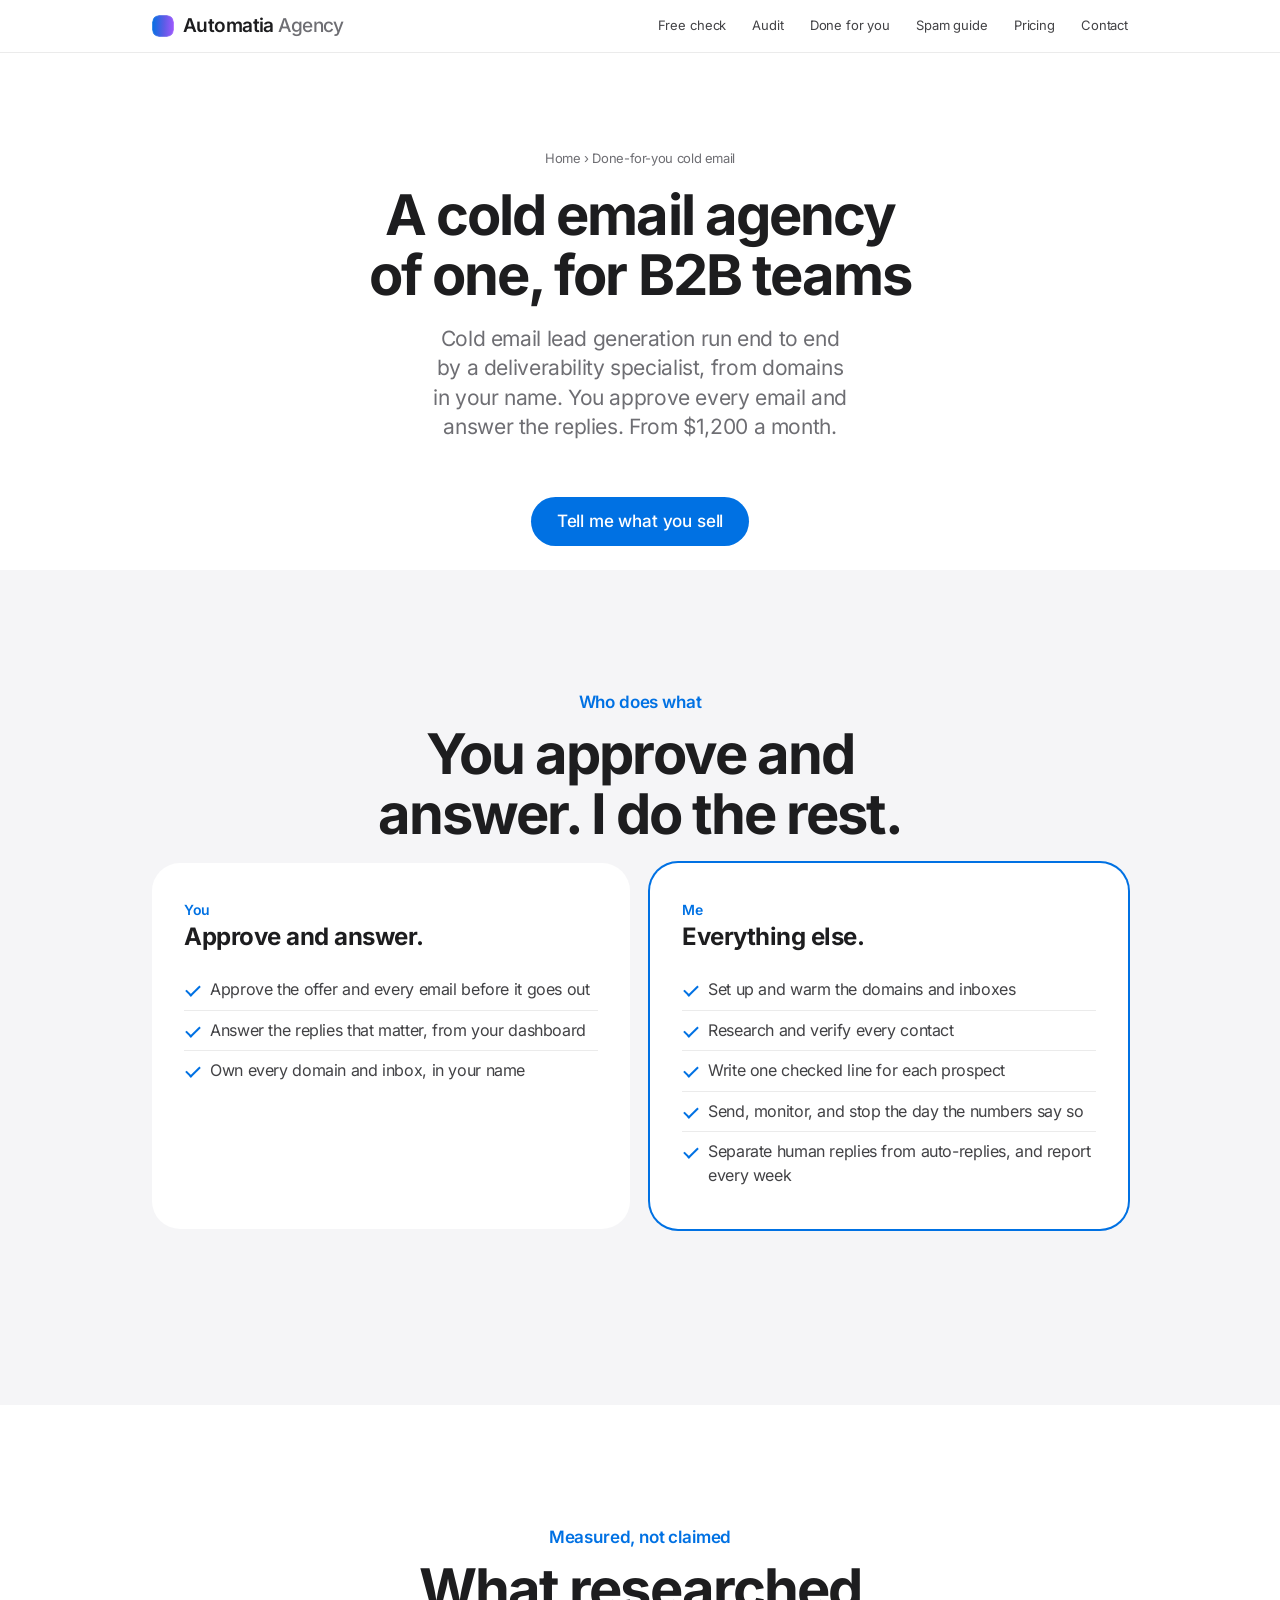
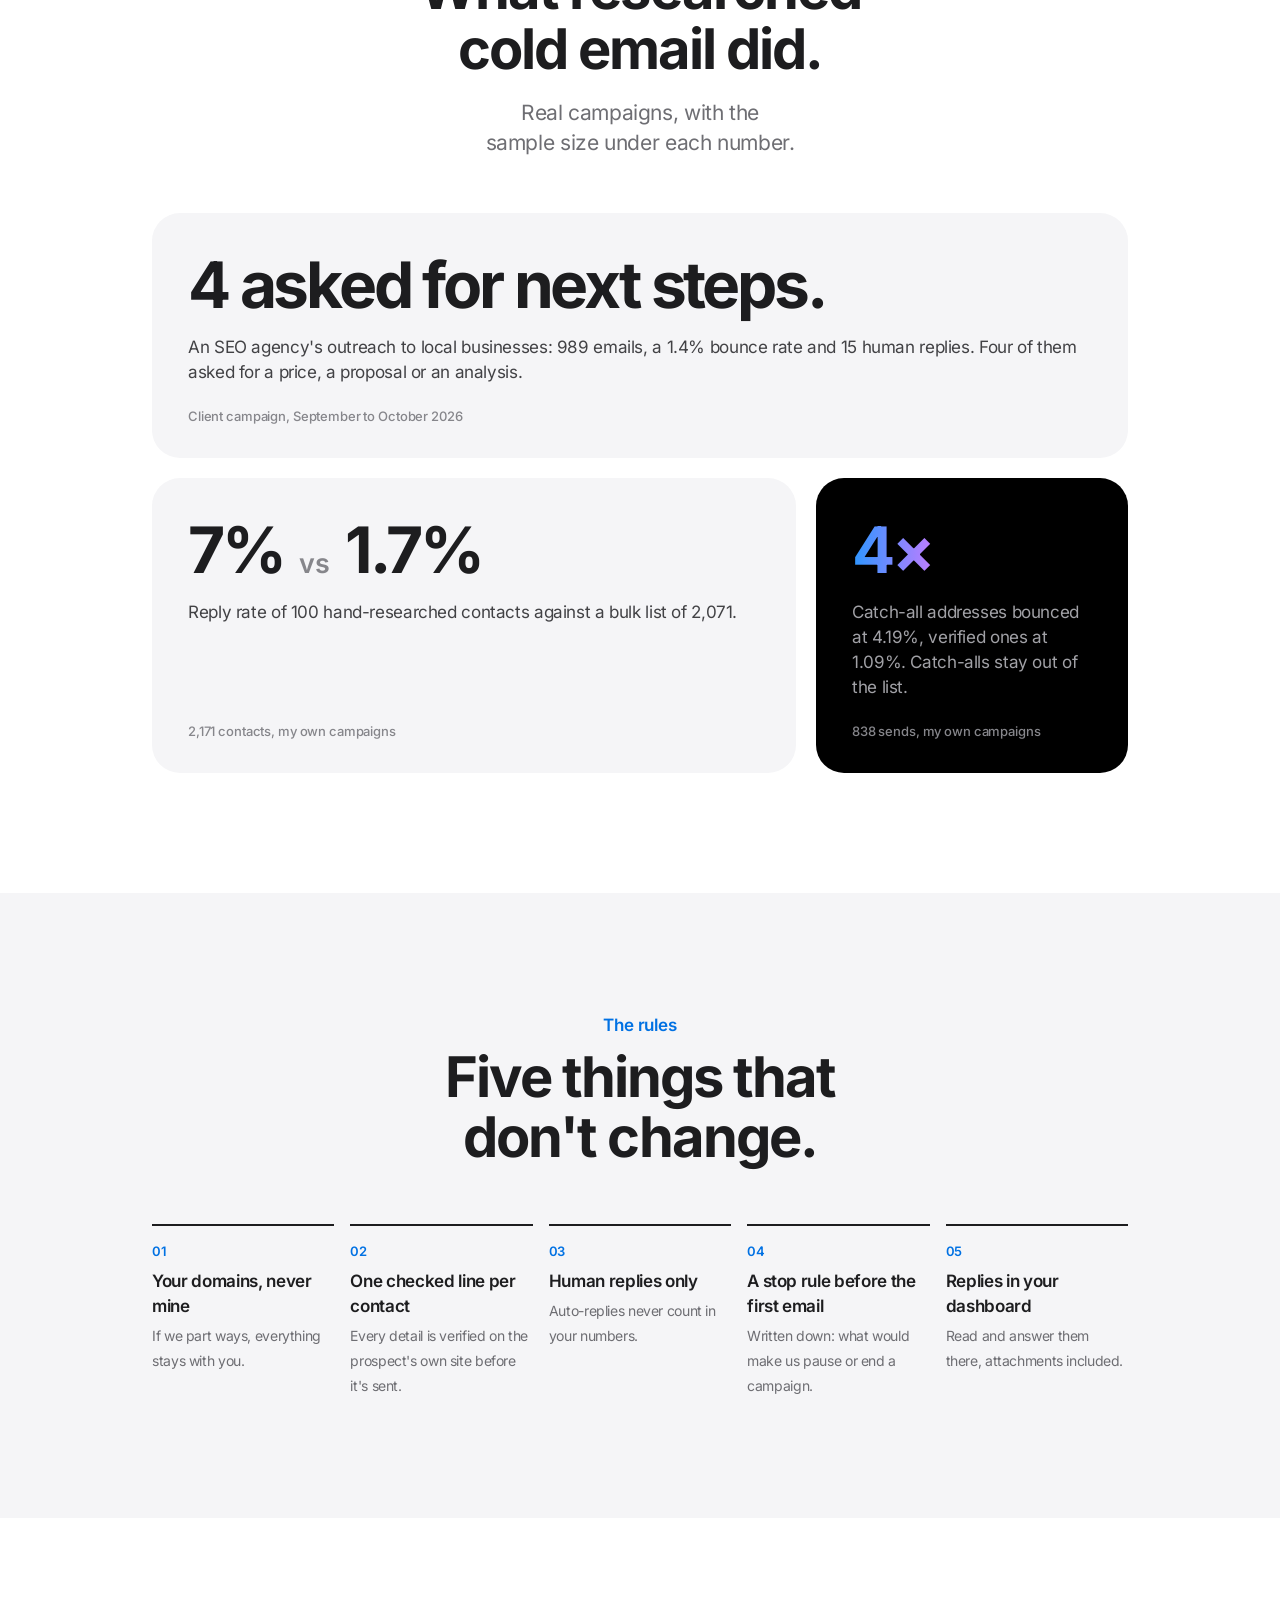
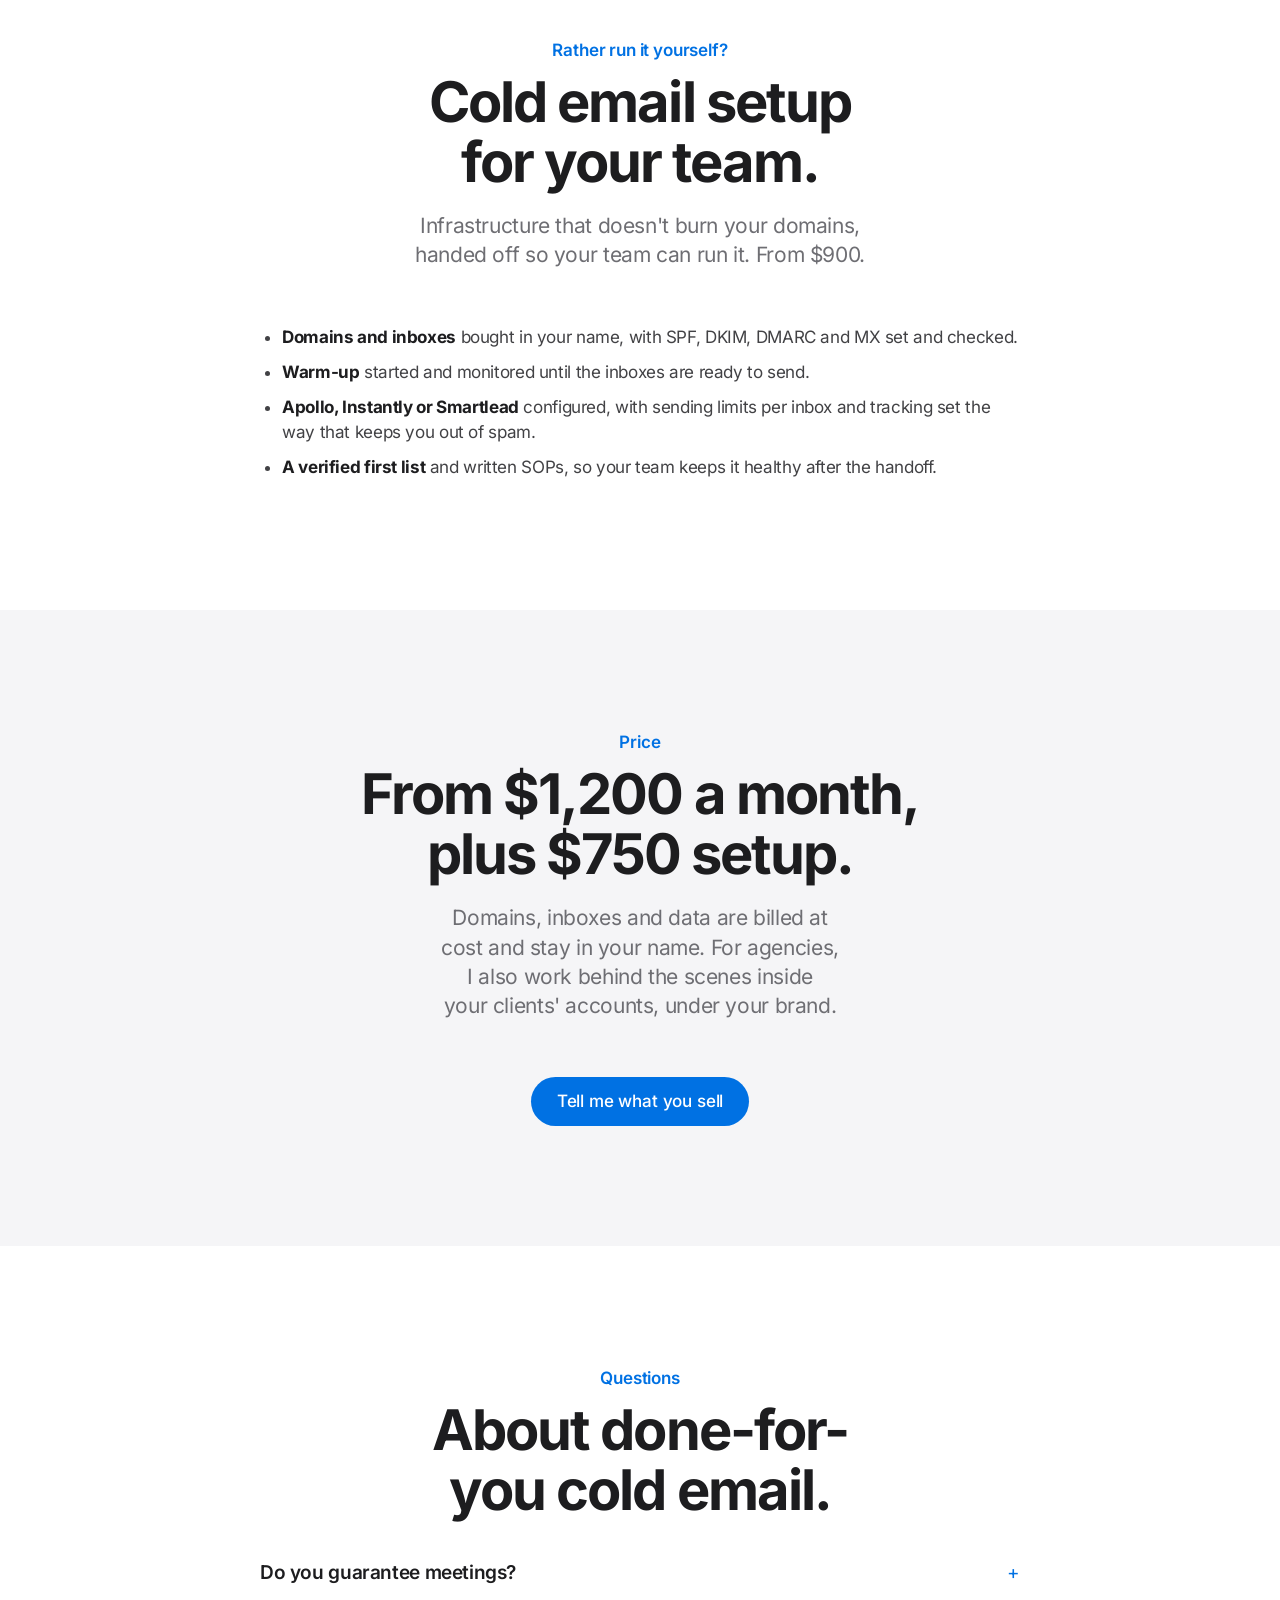
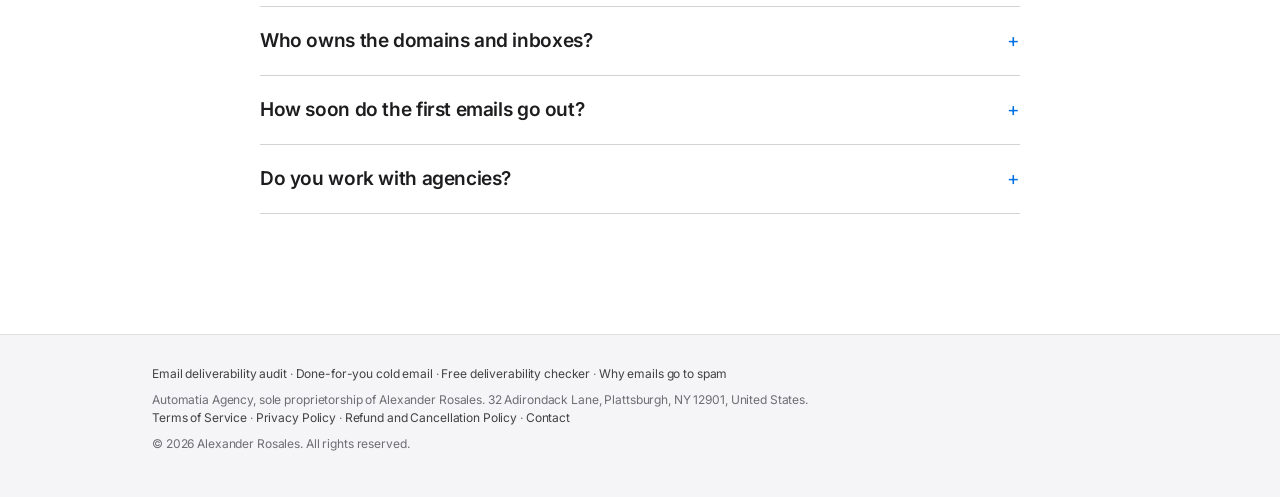
==== cold-email-agency/index.html @ 087ebd2e "SEO: portada enfocada en email deliverability consultant, 4 paginas nuevas, preguntas frecuentes, co" ====
<!doctype html>
<html lang="en">
<head>
<meta charset="utf-8">
<meta name="viewport" content="width=device-width,initial-scale=1">
<title>Done-for-You Cold Email Agency for B2B | Automatia</title>
<meta name="description" content="A cold email agency run by one deliverability specialist: domains and inboxes in your name, verified lists, one checked line per contact, replies in your dashboard. From $1,200 a month.">
<link rel="canonical" href="https://automatia-agency.com/cold-email-agency/">
<meta property="og:type" content="website">
<meta property="og:site_name" content="Automatia Agency">
<meta property="og:url" content="https://automatia-agency.com/cold-email-agency/">
<meta property="og:title" content="Done-for-you cold email, run by a deliverability specialist">
<meta property="og:description" content="Domains in your name, verified lists, one checked line per contact and replies in your own dashboard.">
<meta property="og:image" content="https://automatia-agency.com/assets/og.png">
<meta name="twitter:card" content="summary_large_image">
<meta name="twitter:title" content="Done-for-you cold email, run by a deliverability specialist">
<meta name="twitter:description" content="Domains in your name, verified lists, one checked line per contact and replies in your own dashboard.">
<meta name="twitter:image" content="https://automatia-agency.com/assets/og.png">
<meta name="theme-color" content="#ffffff" media="(prefers-color-scheme: light)">
<meta name="theme-color" content="#000000" media="(prefers-color-scheme: dark)">
<link rel="preload" href="/assets/fonts/inter-latin-700-normal.woff2" as="font" type="font/woff2" crossorigin>
<link rel="stylesheet" href="/style.css">
<script type="application/ld+json">
{"@context":"https://schema.org","@graph":[
 {"@type":"Service","name":"Done-for-you cold email campaigns","serviceType":"Cold email lead generation",
  "description":"Cold email run end to end from domains in the client's name: setup and warm-up, researched and verified lists, one checked line per contact, sending, monitoring and a weekly written report.",
  "provider":{"@type":"ProfessionalService","@id":"https://automatia-agency.com/#business","name":"Automatia Agency","url":"https://automatia-agency.com/"},
  "areaServed":"Worldwide","url":"https://automatia-agency.com/cold-email-agency/",
  "offers":[{"@type":"Offer","name":"Done for you","price":"1200","priceCurrency":"USD","description":"From $1,200 per month, plus $750 setup"},
            {"@type":"Offer","name":"Setup for your team","price":"900","priceCurrency":"USD","description":"From $900"}]},
 {"@type":"BreadcrumbList","itemListElement":[
  {"@type":"ListItem","position":1,"name":"Home","item":"https://automatia-agency.com/"},
  {"@type":"ListItem","position":2,"name":"Done-for-you cold email","item":"https://automatia-agency.com/cold-email-agency/"}]},
 {"@type":"FAQPage","mainEntity":[
  {"@type":"Question","name":"Do you guarantee meetings?","acceptedAnswer":{"@type":"Answer","text":"No. Meetings depend on the list, the offer and the timing. Before the first email we agree in writing what I will measure and what would make us pause or stop."}},
  {"@type":"Question","name":"Who owns the domains and inboxes?","acceptedAnswer":{"@type":"Answer","text":"You do. They are bought in your name and billed at cost. If we part ways, everything stays with you."}},
  {"@type":"Question","name":"How soon do the first emails go out?","acceptedAnswer":{"@type":"Answer","text":"New domains and inboxes need about two weeks of warm-up. That time goes into building and verifying the list and writing the emails, so sending starts as soon as the inboxes are ready."}},
  {"@type":"Question","name":"Do you work with agencies?","acceptedAnswer":{"@type":"Answer","text":"Yes. I can work behind the scenes inside your clients' accounts, under your brand."}}]}]}
</script>
<script data-goatcounter="https://stats.automatia-agency.com/count" async src="https://stats.automatia-agency.com/count.js"></script>
</head>
<body class="home">
<a class="skip" href="#main">Skip to content</a>
<header><div class="wrap"><div class="bar">
  <a class="brand" href="/">Automatia<span>&nbsp;Agency</span></a>
  <nav aria-label="Main">
    <a href="/email-deliverability-checker/">Free check</a>
    <a href="/email-deliverability-audit/">Audit</a>
    <a href="/cold-email-agency/" aria-current="page">Done for you</a>
    <a href="/why-emails-go-to-spam/">Spam guide</a>
    <a href="/#pricing">Pricing</a>
    <a href="/#contact">Contact</a>
  </nav>
</div></div></header>

<main id="main">

<section class="page-hero center" aria-labelledby="page-title">
  <div class="wrap">
    <p class="crumbs"><a href="/">Home</a> &rsaquo; Done-for-you cold email</p>
    <h1 class="title" id="page-title">A cold email agency of one, for B2B teams</h1>
    <p class="intro">Cold email lead generation run end to end by a deliverability specialist, from domains in
    your name. You approve every email and answer the replies. From $1,200 a month.</p>
    <div class="cta"><a class="btn" href="/#contact">Tell me what you sell</a></div>
  </div>
</section>

<section class="gray center" aria-labelledby="split-title">
  <div class="wrap">
    <span class="eyebrow">Who does what</span>
    <h2 class="title" id="split-title">You approve and answer. I do the rest.</h2>
    <div class="split">
      <div class="side reveal">
        <span class="who">You</span>
        <h3>Approve and answer.</h3>
        <ul>
          <li>Approve the offer and every email before it goes out</li>
          <li>Answer the replies that matter, from your dashboard</li>
          <li>Own every domain and inbox, in your name</li>
        </ul>
      </div>
      <div class="side me reveal">
        <span class="who">Me</span>
        <h3>Everything else.</h3>
        <ul>
          <li>Set up and warm the domains and inboxes</li>
          <li>Research and verify every contact</li>
          <li>Write one checked line for each prospect</li>
          <li>Send, monitor, and stop the day the numbers say so</li>
          <li>Separate human replies from auto-replies, and report every week</li>
        </ul>
      </div>
    </div>
  </div>
</section>

<section class="center" aria-labelledby="results-title">
  <div class="wrap">
    <span class="eyebrow">Measured, not claimed</span>
    <h2 class="title" id="results-title">What researched cold email did.</h2>
    <p class="intro">Real campaigns, with the sample size under each number.</p>
    <div class="bento">
      <article class="tile full gray-tile reveal">
        <div class="big">4 asked for next steps.</div>
        <p>An SEO agency's outreach to local businesses: 989 emails, a 1.4% bounce rate and 15 human replies.
        Four of them asked for a price, a proposal or an analysis.</p>
        <div class="n">Client campaign, September to October 2026</div>
      </article>
      <article class="tile wide gray-tile reveal">
        <div class="big">7% <small>vs</small> 1.7%</div>
        <p>Reply rate of 100 hand-researched contacts against a bulk list of 2,071.</p>
        <div class="n">2,171 contacts, my own campaigns</div>
      </article>
      <article class="tile narrow black reveal">
        <div class="big"><span class="grad">4&times;</span></div>
        <p>Catch-all addresses bounced at 4.19%, verified ones at 1.09%. Catch-alls stay out of the list.</p>
        <div class="n">838 sends, my own campaigns</div>
      </article>
    </div>
  </div>
</section>

<section class="gray center" aria-labelledby="rules-title">
  <div class="wrap">
    <span class="eyebrow">The rules</span>
    <h2 class="title" id="rules-title">Five things that don't change.</h2>
    <ol class="rules">
      <li class="reveal"><b>Your domains, never mine</b><span>If we part ways, everything stays with you.</span></li>
      <li class="reveal"><b>One checked line per contact</b><span>Every detail is verified on the prospect's own site before it's sent.</span></li>
      <li class="reveal"><b>Human replies only</b><span>Auto-replies never count in your numbers.</span></li>
      <li class="reveal"><b>A stop rule before the first email</b><span>Written down: what would make us pause or end a campaign.</span></li>
      <li class="reveal"><b>Replies in your dashboard</b><span>Read and answer them there, attachments included.</span></li>
    </ol>
  </div>
</section>

<section class="center" id="setup" aria-labelledby="setup-title">
  <div class="wrap">
    <span class="eyebrow">Rather run it yourself?</span>
    <h2 class="title" id="setup-title">Cold email setup for your team.</h2>
    <p class="intro">Infrastructure that doesn't burn your domains, handed off so your team can run it. From $900.</p>
    <ul class="checklist">
      <li><b>Domains and inboxes</b> bought in your name, with SPF, DKIM, DMARC and MX set and checked.</li>
      <li><b>Warm-up</b> started and monitored until the inboxes are ready to send.</li>
      <li><b>Apollo, Instantly or Smartlead</b> configured, with sending limits per inbox and tracking set the way that
      keeps you out of spam.</li>
      <li><b>A verified first list</b> and written SOPs, so your team keeps it healthy after the handoff.</li>
    </ul>
  </div>
</section>

<section class="gray center" aria-labelledby="price-title">
  <div class="wrap">
    <span class="eyebrow">Price</span>
    <h2 class="title" id="price-title">From $1,200 a month, plus $750 setup.</h2>
    <p class="intro">Domains, inboxes and data are billed at cost and stay in your name. For agencies, I also work
    behind the scenes inside your clients' accounts, under your brand.</p>
    <div class="cta"><a class="btn" href="/#contact">Tell me what you sell</a></div>
  </div>
</section>

<section class="center" aria-labelledby="faq-title">
  <div class="wrap">
    <span class="eyebrow">Questions</span>
    <h2 class="title" id="faq-title">About done-for-you cold email.</h2>
    <div class="faq">
      <details><summary>Do you guarantee meetings?</summary>
        <p>No. Meetings depend on the list, the offer and the timing. Before the first email we agree in writing what I will measure and what would make us pause or stop.</p></details>
      <details><summary>Who owns the domains and inboxes?</summary>
        <p>You do. They are bought in your name and billed at cost. If we part ways, everything stays with you.</p></details>
      <details><summary>How soon do the first emails go out?</summary>
        <p>New domains and inboxes need about two weeks of warm-up. That time goes into building and verifying the list and writing the emails, so sending starts as soon as the inboxes are ready.</p></details>
      <details><summary>Do you work with agencies?</summary>
        <p>Yes. I can work behind the scenes inside your clients' accounts, under your brand. If your own sending is the problem, start with an <a href="/email-deliverability-audit/">email deliverability audit</a>.</p></details>
    </div>
  </div>
</section>

</main>

<footer><div class="wrap">
  <p><a href="/email-deliverability-audit/">Email deliverability audit</a> &middot;
  <a href="/cold-email-agency/">Done-for-you cold email</a> &middot;
  <a href="/email-deliverability-checker/">Free deliverability checker</a> &middot;
  <a href="/why-emails-go-to-spam/">Why emails go to spam</a></p>
  <p>Automatia Agency, sole proprietorship of Alexander Rosales.
  32 Adirondack Lane, Plattsburgh, NY 12901, United States.<br>
  <a href="/terms.html">Terms of Service</a> &middot;
  <a href="/privacy.html">Privacy Policy</a> &middot;
  <a href="/refunds.html">Refund and Cancellation Policy</a> &middot;
  <a href="/contact.html">Contact</a></p>
  <p>&copy; 2026 Alexander Rosales. All rights reserved.</p>
</div></footer>

<script src="/assets/js/site.js" defer></script>
</body>
</html>
---- style.css ----
/* Automatia Agency. Linea visual sobria, al estilo de las paginas de producto de Apple:
   blanco y gris claro, una sola tipografia, un azul de acento y una seccion negra para contraste.
   Sin peticiones a terceros: Inter vive en /assets/fonts. En Mac se usa la fuente del sistema. */

@font-face{font-family:"Inter";src:url("assets/fonts/inter-latin-400-normal.woff2") format("woff2");font-weight:400;font-display:swap}
@font-face{font-family:"Inter";src:url("assets/fonts/inter-latin-500-normal.woff2") format("woff2");font-weight:500;font-display:swap}
@font-face{font-family:"Inter";src:url("assets/fonts/inter-latin-600-normal.woff2") format("woff2");font-weight:600;font-display:swap}
@font-face{font-family:"Inter";src:url("assets/fonts/inter-latin-700-normal.woff2") format("woff2");font-weight:700;font-display:swap}

:root{
  --ink:#1d1d1f; --soft:#424245; --muted:#6e6e73; --faint:#86868b;
  --paper:#ffffff; --wash:#f5f5f7; --line:#d2d2d7; --hair:rgba(0,0,0,.08);
  --accent:#0071e3; --accent-2:#0077ed; --tint:#eef5ff;
  --pass:#248a3d; --pass-bg:#e9f7ee; --warn:#b25000; --warn-bg:#fff4e5; --fail:#d70015; --fail-bg:#ffeef0;
  --grad:linear-gradient(92deg,#0071e3 0%,#5e5ce6 55%,#a259ff 100%);
  --font:-apple-system,BlinkMacSystemFont,"SF Pro Display","SF Pro Text","Inter","Segoe UI",Roboto,Helvetica,Arial,sans-serif;
  --mono:ui-monospace,"SF Mono",SFMono-Regular,Menlo,Consolas,monospace;
  --radius:28px; --shadow:0 2px 6px rgba(0,0,0,.04),0 24px 60px rgba(0,0,0,.08);
}
@media (prefers-color-scheme:dark){
  :root{--ink:#f5f5f7;--soft:#d2d2d7;--muted:#a1a1a6;--faint:#86868b;--paper:#000;--wash:#161617;--line:#424245;--hair:rgba(255,255,255,.12);
        --accent:#2997ff;--accent-2:#47a6ff;--tint:#0b1a2e;--pass:#30d158;--pass-bg:#0f2a17;--warn:#ff9f0a;--warn-bg:#2b1d05;--fail:#ff453a;--fail-bg:#2e0d0b;
        --grad:linear-gradient(92deg,#2997ff 0%,#7d7aff 55%,#bf7dff 100%);--shadow:0 0 0 1px rgba(255,255,255,.08)}
}

*{box-sizing:border-box}
html{scroll-behavior:smooth}
body{margin:0;font:17px/1.47 var(--font);letter-spacing:-.022em;color:var(--ink);background:var(--paper);-webkit-font-smoothing:antialiased;-webkit-text-size-adjust:100%}
a{color:var(--accent);text-decoration:none}
a:hover{text-decoration:underline}
:focus-visible{outline:3px solid var(--accent);outline-offset:3px;border-radius:8px}
.wrap{max-width:1024px;margin:0 auto;padding:0 24px}
.skip{position:absolute;left:-999px;top:8px;background:var(--ink);color:var(--paper);padding:8px 12px;z-index:99;border-radius:8px}
.skip:focus{left:8px}

/* Barra superior translucida, compartida con las paginas legales */
header{position:sticky;top:0;z-index:50;background:color-mix(in srgb,var(--paper) 78%,transparent);backdrop-filter:saturate(180%) blur(20px);-webkit-backdrop-filter:saturate(180%) blur(20px);border-bottom:1px solid var(--hair)}
.bar{display:flex;flex-wrap:wrap;gap:6px 28px;align-items:center;min-height:52px;padding:6px 0}
.brand{font-weight:600;font-size:19px;letter-spacing:-.03em;color:var(--ink);display:flex;align-items:center}
.brand:hover{text-decoration:none}
.brand span{color:var(--muted);font-weight:500}
.brand::before{content:"";width:22px;height:22px;margin-right:9px;border-radius:7px;background:var(--grad);
  -webkit-mask:url("data:image/svg+xml,%3Csvg xmlns='http://www.w3.org/2000/svg' viewBox='0 0 22 22'%3E%3Crect width='22' height='22' rx='7'/%3E%3C/svg%3E") center/contain;
  box-shadow:inset 0 0 0 1px rgba(255,255,255,.2)}
nav{margin-left:auto;display:flex;flex-wrap:wrap;gap:4px 26px}
nav a{color:var(--soft);font-size:13px;letter-spacing:-.01em}
nav a:hover{color:var(--ink);text-decoration:none}

/* Tipografia general (tambien la usan las paginas legales) */
h1,h2,h3,h4{color:var(--ink);font-weight:700;letter-spacing:-.03em}
h1{font-size:40px;line-height:1.1;margin:44px 0 14px}
h2{font-size:28px;line-height:1.15;margin:40px 0 10px}
h3{font-size:19px;line-height:1.25;font-weight:600;margin:24px 0 6px;letter-spacing:-.02em}
p,li{color:var(--soft)}
.lede{font-size:21px;line-height:1.38;color:var(--ink)}
.small{font-size:14px;color:var(--muted);letter-spacing:-.01em}
.card{background:var(--wash);border-radius:18px;padding:22px 24px;margin:20px 0}
dl{margin:0}
dt{font-weight:600;color:var(--ink);margin-top:14px}
dd{margin:2px 0 0;color:var(--soft)}
table{border-collapse:collapse;width:100%;font-size:15px;margin:14px 0}
th,td{text-align:left;padding:10px 10px;border-bottom:1px solid var(--line);vertical-align:top}
th{color:var(--ink)}
main.wrap{max-width:760px;padding-bottom:40px}
.home main{max-width:none;padding:0}

/* Secciones de la portada */
section{padding:120px 0}
.gray{background:var(--wash)}
.center{text-align:center}
.eyebrow{display:block;font-size:17px;font-weight:600;color:var(--accent);letter-spacing:-.01em;margin:0 0 10px}
.title{font-size:clamp(36px,5.2vw,56px);line-height:1.07;margin:0 auto 18px;max-width:18ch;letter-spacing:-.035em}
.intro{font-size:clamp(19px,1.8vw,21px);line-height:1.4;color:var(--muted);max-width:40ch;margin:0 auto 56px}
.title,.intro,.hero h1:not(.eyebrow),.hero .hero-title,.statement,.confession,.agency-note{text-wrap:balance}
.grad{background:var(--grad);-webkit-background-clip:text;background-clip:text;color:transparent}

/* Portada */
.hero{padding:104px 0 112px;text-align:center}
/* El h1 de la portada es la linea corta con la palabra clave (clase eyebrow); el titular grande va en .hero-title.
   La version en espanol sigue usando un h1 grande, por eso el :not(). */
.hero h1:not(.eyebrow),.hero .hero-title{font-size:clamp(46px,8vw,96px);line-height:1.02;letter-spacing:-.045em;margin:0 auto 24px;max-width:12ch;color:var(--ink);font-weight:700}

/* Paginas de servicio y guia */
.page-hero{padding:96px 0 24px}
.page-hero .title{max-width:20ch}
.crumbs{font-size:13px;color:var(--muted);margin:0 0 18px}
.crumbs a{color:var(--muted)}
.more{display:inline-block;margin-top:14px;font-weight:500}
.checklist{max-width:760px;margin:0 auto;text-align:left;padding-left:22px}
.checklist li{margin:10px 0}
.checklist b{color:var(--ink)}
.cta{margin-top:40px;display:flex;gap:14px;justify-content:center;flex-wrap:wrap}
article.guide h2{margin-top:48px}
article.guide .stat{font-size:21px;color:var(--ink);font-weight:600;letter-spacing:-.02em}

/* Preguntas frecuentes */
.faq{max-width:760px;margin:0 auto;text-align:left}
.faq details{border-bottom:1px solid var(--line);padding:20px 0}
.faq summary{cursor:pointer;list-style:none;font-weight:600;font-size:19px;letter-spacing:-.02em;color:var(--ink);display:flex;justify-content:space-between;gap:16px}
.faq summary::-webkit-details-marker{display:none}
.faq summary::after{content:"+";color:var(--accent);font-weight:400}
.faq details[open] summary::after{content:"\2212"}
.faq details p{margin:12px 0 0}
.hero .intro{max-width:36ch;margin-bottom:56px}

/* El comprobador, presentado como el producto */
.checker{max-width:820px;margin:0 auto;background:var(--paper);border-radius:var(--radius);box-shadow:var(--shadow);padding:36px;text-align:left;border:1px solid var(--hair)}
.check-label{display:block;font-size:14px;font-weight:600;color:var(--muted);margin:0 0 12px;letter-spacing:-.01em}
.check-row{display:flex;gap:12px;flex-wrap:wrap}
.check-row input{flex:1 1 280px;min-width:0;font:400 19px/1.2 var(--font);letter-spacing:-.01em;color:var(--ink);background:var(--wash);border:1px solid transparent;border-radius:14px;padding:16px 18px}
.check-row input::placeholder{color:var(--faint)}
.check-row input:focus{outline:none;border-color:var(--accent);box-shadow:0 0 0 4px color-mix(in srgb,var(--accent) 22%,transparent);background:var(--paper)}
.btn{font:500 17px/1 var(--font);letter-spacing:-.01em;border:0;border-radius:980px;padding:16px 26px;cursor:pointer;background:var(--accent);color:#fff;display:inline-flex;align-items:center;justify-content:center;gap:6px;text-decoration:none;transition:background .2s ease}
.btn:hover{background:var(--accent-2);text-decoration:none}
.btn[disabled]{opacity:.55;cursor:progress}
.btn-ghost{background:transparent;color:var(--accent);box-shadow:inset 0 0 0 1px var(--accent)}
.btn-ghost:hover{background:var(--tint)}
.check-note{font-size:13px;color:var(--faint);margin:14px 0 0;letter-spacing:-.01em}

/* Resultado del comprobador */
.result{margin-top:28px;display:none}
.result.on{display:block;animation:rise .45s ease}
@keyframes rise{from{opacity:0;transform:translateY(8px)}to{opacity:1;transform:none}}
.headers{font:400 14px/1.8 var(--mono);letter-spacing:0;background:var(--wash);border-radius:16px;padding:18px 20px;overflow-x:auto;white-space:pre;color:var(--ink)}
.headers .k{color:var(--faint)}
.checks{list-style:none;margin:8px 0 0;padding:0}
.checks li{display:grid;grid-template-columns:128px 1fr;gap:18px;align-items:start;padding:18px 0;border-bottom:1px solid var(--hair)}
.checks li:last-child{border-bottom:0}
.checks h4{margin:0 0 3px;font-size:17px;font-weight:600;letter-spacing:-.02em}
.checks p{margin:0;font-size:15px;color:var(--muted)}
.rubber{display:inline-flex;align-items:center;gap:7px;font-size:13px;font-weight:600;letter-spacing:-.01em;padding:6px 12px;border-radius:980px;white-space:nowrap}
.rubber::before{content:"";width:7px;height:7px;border-radius:50%;background:currentColor}
.rubber.pass{color:var(--pass);background:var(--pass-bg)} .rubber.warn{color:var(--warn);background:var(--warn-bg)}
.rubber.fail{color:var(--fail);background:var(--fail-bg)} .rubber.info{color:var(--muted);background:var(--wash)}
.rubber.ink{color:var(--accent);background:var(--tint)}
.first-fix{margin-top:22px;background:var(--tint);border-radius:18px;padding:20px 22px}
.first-fix .tag{display:block;font-size:13px;font-weight:600;color:var(--accent);margin-bottom:6px}
.first-fix p{margin:0;color:var(--ink);font-size:17px}
.result-actions{display:flex;flex-wrap:wrap;gap:12px;margin-top:22px}
.limits{font-size:13px;color:var(--faint);margin-top:16px}
.err{color:var(--fail);font-size:15px;margin-top:16px}

/* Medido, no prometido: rejilla de tarjetas */
.bento{display:grid;grid-template-columns:repeat(6,1fr);gap:20px;text-align:left}
.tile{grid-column:span 3;background:var(--paper);border-radius:var(--radius);padding:40px 36px 32px;display:flex;flex-direction:column}
.tile.wide{grid-column:span 4}
.tile.narrow{grid-column:span 2}
.tile .big{font-size:clamp(44px,5vw,64px);font-weight:700;letter-spacing:-.05em;line-height:1;color:var(--ink)}
.tile .big small{font-size:.42em;font-weight:600;color:var(--faint);letter-spacing:-.02em;margin:0 .15em}
.tile p{margin:18px 0 0;font-size:17px;color:var(--soft);flex:1}
.tile .n{margin-top:22px;font-size:13px;font-weight:500;color:var(--faint);letter-spacing:-.01em}
.tile.black{background:#000;color:#f5f5f7}
.tile.black .big{color:#f5f5f7}
.tile.black p{color:#a1a1a6}
.tile.black .n{color:#86868b}
.tile.black .grad{background:linear-gradient(92deg,#2997ff,#bf7dff);-webkit-background-clip:text;background-clip:text;color:transparent}
.tile.full{grid-column:span 6}
.tile.gray-tile{background:var(--wash)}
.gray .side{background:var(--paper)}
.gray .findings li{background:var(--paper)}
.confession{max-width:52ch;margin:44px auto 0;font-size:19px;color:var(--muted)}
.confession b{color:var(--ink);font-weight:600}

/* Expediente del caso */
.case{display:grid;grid-template-columns:1fr 1fr;gap:56px;align-items:start;text-align:left}
.timeline{list-style:none;margin:0;padding:0}
.timeline li{position:relative;padding:0 0 28px 30px}
.timeline li::before{content:"";position:absolute;left:5px;top:22px;bottom:-6px;width:1px;background:var(--line)}
.timeline li:last-child::before{display:none}
.timeline li::after{content:"";position:absolute;left:0;top:7px;width:11px;height:11px;border-radius:50%;background:var(--accent)}
.timeline .d{font-size:14px;font-weight:600;color:var(--muted);letter-spacing:-.01em}
.timeline p{margin:4px 0 0;color:var(--ink);font-size:17px}
.findings{list-style:none;margin:0;padding:0;display:grid;gap:12px}
.findings li{background:var(--wash);border-radius:18px;padding:18px 20px;display:grid;grid-template-columns:1fr auto;gap:14px;align-items:center}
.findings b{font-size:17px;font-weight:600;color:var(--ink);letter-spacing:-.02em}
.deliverable{margin-top:24px;padding:4px 2px 0}
.deliverable p{margin:0 0 18px;color:var(--soft)}

/* Seccion negra: como se trabaja */
.dark{background:#000;color:#f5f5f7}
.dark .title{color:#f5f5f7}
.dark .eyebrow{color:#2997ff}
.dark .intro{color:#a1a1a6}
.steps{list-style:none;margin:0;padding:0;display:grid;grid-template-columns:repeat(4,1fr);gap:20px;counter-reset:s;text-align:left}
.steps li{counter-increment:s;background:#161617;border-radius:22px;padding:30px 26px}
.steps li::before{content:counter(s);display:block;font-size:44px;font-weight:700;letter-spacing:-.04em;line-height:1;margin-bottom:22px;
  background:linear-gradient(92deg,#2997ff,#bf7dff);-webkit-background-clip:text;background-clip:text;color:transparent}
.steps h3{color:#f5f5f7;margin:0 0 8px}
.steps p{margin:0;font-size:15px;color:#a1a1a6}
.statement{max-width:24ch;margin:72px auto 0;font-size:clamp(28px,3.6vw,44px);line-height:1.12;font-weight:700;letter-spacing:-.035em;color:#f5f5f7}
.statement span{color:#86868b}

/* Precios */
.plans{display:grid;grid-template-columns:repeat(3,1fr);gap:20px;text-align:left}
.plan{background:var(--paper);border-radius:var(--radius);padding:36px 30px 32px;display:flex;flex-direction:column}
.plan .kind{font-size:14px;font-weight:600;color:var(--accent)}
.plan h3{font-size:26px;font-weight:700;letter-spacing:-.03em;margin:6px 0 16px}
.plan .price{font-size:17px;color:var(--muted);margin:0 0 18px}
.plan .price b{display:block;font-size:44px;font-weight:700;letter-spacing:-.045em;line-height:1.05;color:var(--ink)}
.plan > p{margin:0 0 20px;color:var(--soft);font-size:16px}
.plan ul{list-style:none;margin:auto 0 0;padding:20px 0 0;border-top:1px solid var(--hair)}
.plan li{position:relative;padding:6px 0 6px 26px;font-size:15px;color:var(--soft)}
.plan li::before{content:"";position:absolute;left:2px;top:12px;width:12px;height:6px;border-left:2px solid var(--accent);border-bottom:2px solid var(--accent);transform:rotate(-45deg)}
.plan.featured{box-shadow:0 0 0 2px var(--accent)}
.agency-note{max-width:56ch;margin:40px auto 0;font-size:17px;color:var(--muted)}
.agency-note b{color:var(--ink);font-weight:600}

/* Lo que no hago */
.refuse{list-style:none;margin:0 auto;padding:0;display:grid;grid-template-columns:repeat(2,1fr);gap:0 56px;max-width:900px;text-align:left}
.refuse li{display:grid;grid-template-columns:28px 1fr;gap:14px;padding:22px 0;border-bottom:1px solid var(--hair)}
.refuse li::before{content:"";width:22px;height:22px;margin-top:2px;border-radius:50%;background:var(--wash) url("data:image/svg+xml,%3Csvg xmlns='http://www.w3.org/2000/svg' viewBox='0 0 22 22'%3E%3Cpath d='M7.5 7.5l7 7M14.5 7.5l-7 7' stroke='%236e6e73' stroke-width='1.8' stroke-linecap='round'/%3E%3C/svg%3E") center/22px no-repeat}
.refuse b{display:block;font-size:19px;font-weight:600;color:var(--ink);letter-spacing:-.02em;margin-bottom:4px}
.refuse span{font-size:15px;color:var(--muted)}

/* Quien soy y contacto */
.about{max-width:680px;margin:0 auto}
.about p{font-size:19px;color:var(--soft)}
.contact-card{max-width:680px;margin:48px auto 0;background:var(--wash);border-radius:var(--radius);padding:40px 36px;text-align:center}
.contact-card .addr{font-size:15px;line-height:1.6;color:var(--muted);margin:10px 0 24px}
.contact-card .lead{font-size:24px;font-weight:600;letter-spacing:-.03em;color:var(--ink);margin:0}
.legal-note{max-width:680px;margin:32px auto 0;font-size:13px;color:var(--faint);text-align:center}

/* Selector de idioma en la barra */
.lang{font-size:13px;font-weight:600;color:var(--accent);border:1px solid var(--hair);border-radius:980px;padding:4px 10px;margin-left:6px}
.lang:hover{text-decoration:none;background:var(--tint)}
.hero-alt{display:inline-block;margin:-28px 0 44px;font-size:19px;font-weight:500}

/* Campanas hechas por ti */
.split{display:grid;grid-template-columns:1fr 1fr;gap:20px;text-align:left;margin-bottom:56px}
.side{background:var(--wash);border-radius:var(--radius);padding:34px 32px}
.side.me{background:var(--paper);box-shadow:0 0 0 2px var(--accent)}
.side h3{font-size:24px;font-weight:700;margin:0 0 4px}
.side .who{font-size:14px;font-weight:600;color:var(--accent)}
.side ul{list-style:none;margin:18px 0 0;padding:0}
.side li{position:relative;padding:8px 0 8px 26px;font-size:16px;color:var(--soft);border-top:1px solid var(--hair)}
.side li:first-child{border-top:0}
.side li::before{content:"";position:absolute;left:2px;top:15px;width:12px;height:6px;border-left:2px solid var(--accent);border-bottom:2px solid var(--accent);transform:rotate(-45deg)}
.rules{list-style:none;margin:56px auto 0;padding:0;display:grid;grid-template-columns:repeat(5,1fr);gap:16px;text-align:left;counter-reset:r}
.rules li{counter-increment:r;padding-top:16px;border-top:2px solid var(--ink)}
.rules li::before{content:"0" counter(r);display:block;font-size:13px;font-weight:600;color:var(--accent);margin-bottom:8px}
.rules b{display:block;font-size:17px;font-weight:600;color:var(--ink);letter-spacing:-.02em;margin-bottom:4px}
.rules span{font-size:14px;color:var(--muted)}

/* Panel del cliente (maqueta con datos de ejemplo) */
.dash{max-width:900px;margin:0 auto;background:var(--paper);border-radius:var(--radius);box-shadow:var(--shadow);border:1px solid var(--hair);overflow:hidden;text-align:left}
.dash-top{display:flex;align-items:center;gap:8px;padding:14px 18px;border-bottom:1px solid var(--hair);background:var(--wash)}
.dash-top i{width:11px;height:11px;border-radius:50%;background:var(--line)}
.dash-top span{margin-left:10px;font-size:13px;font-weight:600;color:var(--muted)}
.dash-body{display:grid;grid-template-columns:1.1fr .9fr}
.dash-left{padding:24px;border-right:1px solid var(--hair)}
.dash-kpis{display:grid;grid-template-columns:repeat(4,1fr);gap:10px;margin-bottom:20px}
.kpi{background:var(--wash);border-radius:14px;padding:12px 12px 10px}
.kpi b{display:block;font-size:22px;font-weight:700;letter-spacing:-.03em;color:var(--ink)}
.kpi span{font-size:11.5px;color:var(--muted)}
.inbox{list-style:none;margin:0;padding:0}
.inbox li{display:grid;grid-template-columns:1fr auto;gap:4px 10px;padding:12px 0;border-top:1px solid var(--hair)}
.inbox li b{font-size:14px;font-weight:600;color:var(--ink)}
.inbox li p{grid-column:1/-1;margin:0;font-size:13px;color:var(--muted);white-space:nowrap;overflow:hidden;text-overflow:ellipsis}
.inbox li.sel{background:var(--tint);margin:0 -24px;padding:12px 24px}
.dash-right{padding:24px;display:flex;flex-direction:column;gap:12px}
.bubble{background:var(--wash);border-radius:16px 16px 16px 4px;padding:14px 16px;font-size:14px;color:var(--ink)}
.bubble small{display:block;font-size:12px;color:var(--muted);margin-bottom:4px}
.compose{margin-top:auto;border:1px solid var(--line);border-radius:14px;padding:12px 14px;font-size:14px;color:var(--faint)}
.compose-row{display:flex;justify-content:space-between;align-items:center;margin-top:10px}
.clip{font-size:13px;color:var(--muted)}
.send{font-size:13px;font-weight:600;background:var(--accent);color:#fff;border-radius:980px;padding:6px 14px}
.dash-cap{margin-top:16px;font-size:13px;color:var(--faint)}

/* Formulario de contacto */
.form-card{max-width:680px;margin:48px auto 0;background:var(--paper);border-radius:var(--radius);padding:36px;text-align:left;box-shadow:var(--shadow);border:1px solid var(--hair)}
.form-card .lead{font-size:24px;font-weight:600;letter-spacing:-.03em;color:var(--ink);margin:0 0 4px}
.form-card .sub{font-size:15px;color:var(--muted);margin:0 0 22px}
.fgrid{display:grid;grid-template-columns:1fr 1fr;gap:14px}
.field{display:flex;flex-direction:column;gap:6px}
.field.full{grid-column:1/-1}
.field label{font-size:13px;font-weight:600;color:var(--muted)}
.field input,.field select,.field textarea{font:400 16px/1.4 var(--font);letter-spacing:-.01em;color:var(--ink);background:var(--wash);border:1px solid transparent;border-radius:12px;padding:12px 14px;width:100%}
.field textarea{min-height:120px;resize:vertical}
.field input:focus,.field select:focus,.field textarea:focus{outline:none;border-color:var(--accent);background:var(--paper);box-shadow:0 0 0 4px color-mix(in srgb,var(--accent) 22%,transparent)}
.hp{position:absolute;left:-9999px;width:1px;height:1px;overflow:hidden}
.form-foot{display:flex;flex-wrap:wrap;gap:14px;align-items:center;margin-top:18px}
.f-status{font-size:14px;color:var(--muted)}
.f-status.ok{color:var(--pass)} .f-status.err{color:var(--fail)}
.alt-mail{font-size:14px;color:var(--muted);margin:18px 0 0}

/* Pie, al estilo de los pies de Apple */
footer{background:var(--wash);border-top:1px solid var(--hair);padding:22px 0 36px;font-size:12px;line-height:1.5;color:var(--muted);letter-spacing:-.01em}
footer a{color:var(--soft)}
footer p{color:var(--muted);margin:8px 0}

/* Entrada suave al hacer scroll */
.reveal{opacity:0;transform:translateY(24px);transition:opacity .8s cubic-bezier(.2,.7,.2,1),transform .8s cubic-bezier(.2,.7,.2,1)}
.reveal.in{opacity:1;transform:none}
@media (prefers-reduced-motion:reduce){
  html{scroll-behavior:auto}
  .reveal{opacity:1;transform:none;transition:none}
  .result.on{animation:none}
}

/* Tres cortes obligatorios del proyecto: 960, 768 y 620 */
@media (max-width:960px){
  section{padding:96px 0}
  .case{grid-template-columns:1fr;gap:40px}
  .plans{grid-template-columns:1fr;max-width:520px;margin:0 auto}
  .steps{grid-template-columns:1fr 1fr}
  .tile,.tile.wide,.tile.narrow{grid-column:span 3}
  .tile.full{grid-column:span 6}
  .rules{grid-template-columns:repeat(2,1fr)}
  .dash-body{grid-template-columns:1fr}
  .dash-left{border-right:0;border-bottom:1px solid var(--hair)}
}
@media (max-width:768px){
  nav{display:none}
  .bento{grid-template-columns:1fr}
  .tile,.tile.wide,.tile.narrow,.tile.full{grid-column:auto}
  .refuse{grid-template-columns:1fr}
  .checks li{grid-template-columns:1fr;gap:8px}
  .checker{padding:26px 22px}
  .split{grid-template-columns:1fr}
  .fgrid{grid-template-columns:1fr}
  .dash-kpis{grid-template-columns:repeat(2,1fr)}
  .bar{flex-wrap:nowrap}
  .lang{margin-left:auto}
}
@media (max-width:620px){
  .wrap{padding:0 18px}
  section{padding:72px 0}
  .hero{padding:64px 0 72px}
  .steps{grid-template-columns:1fr}
  .btn{width:100%}
  .headers{font-size:12.5px;padding:14px 16px}
  .tile{padding:32px 26px 26px}
  .contact-card{padding:32px 22px}
  .form-card{padding:28px 20px}
  .rules{grid-template-columns:1fr}
  .side{padding:28px 22px}
}
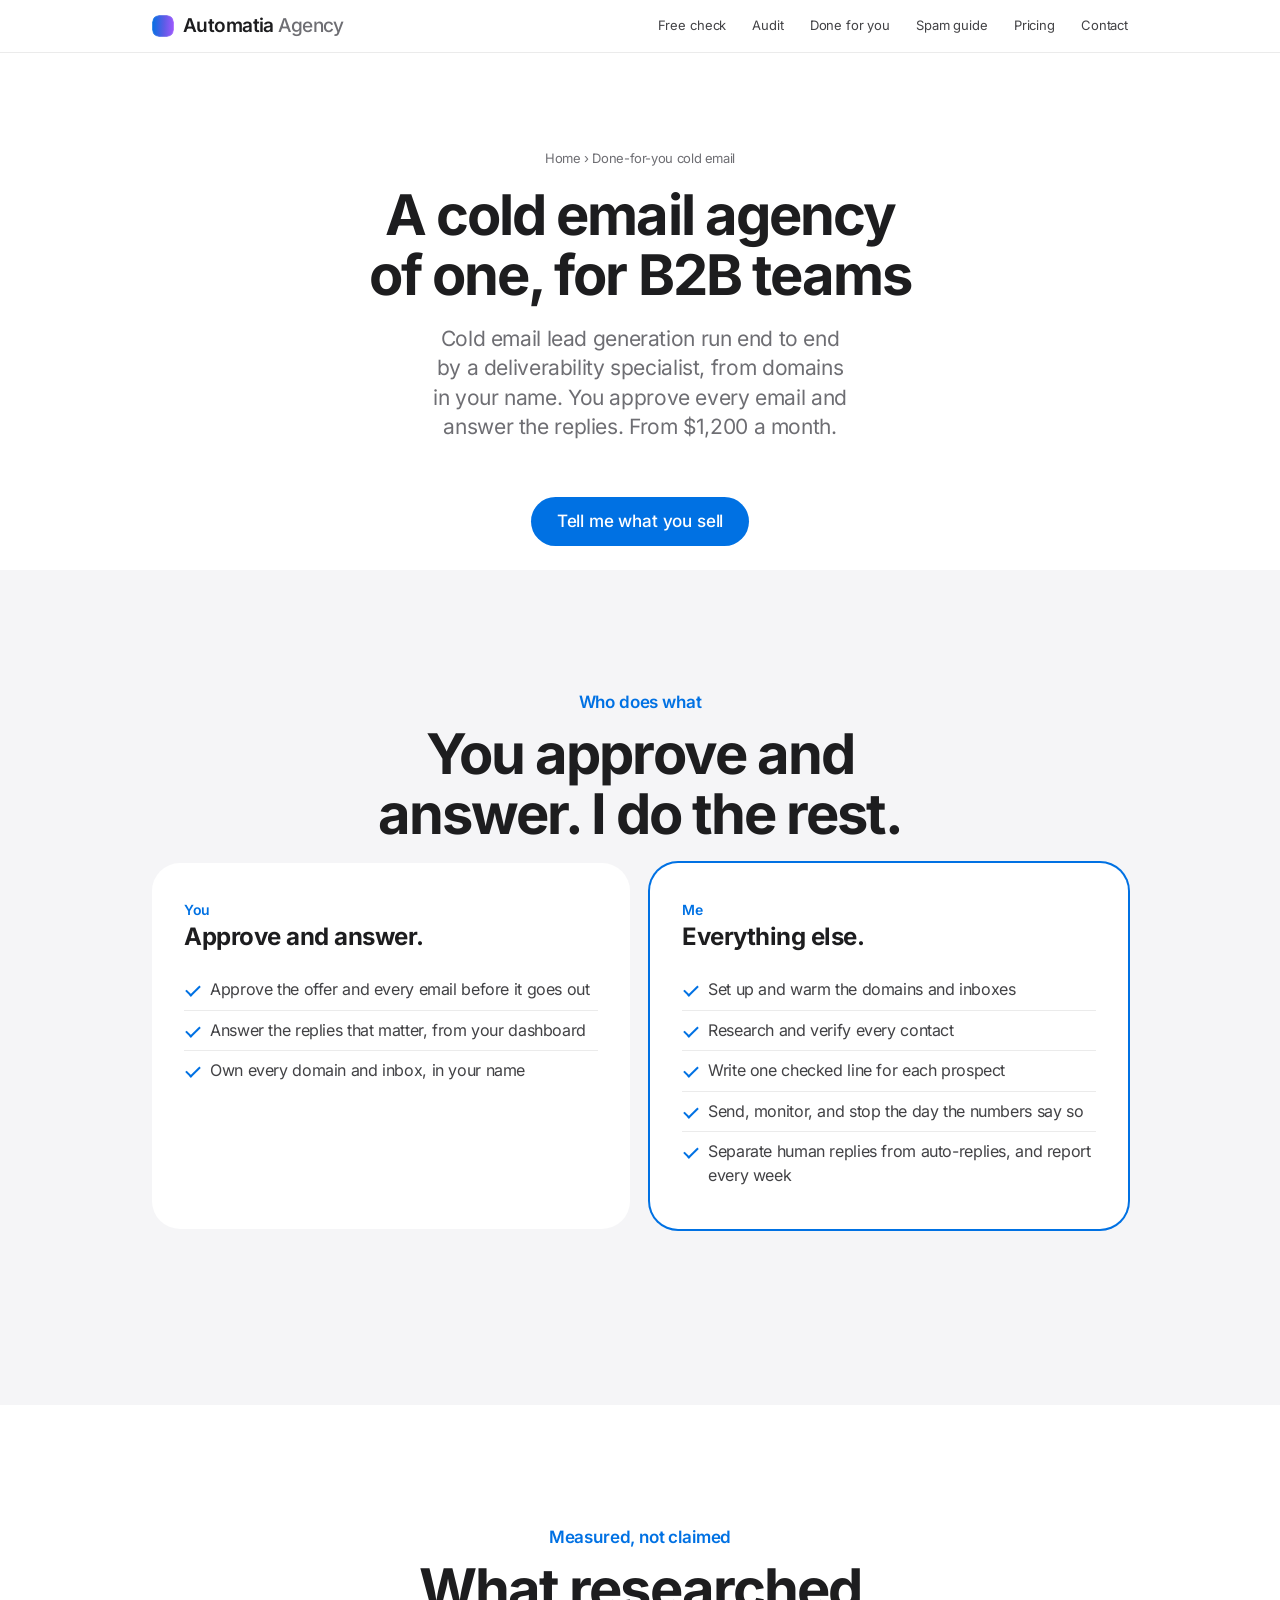
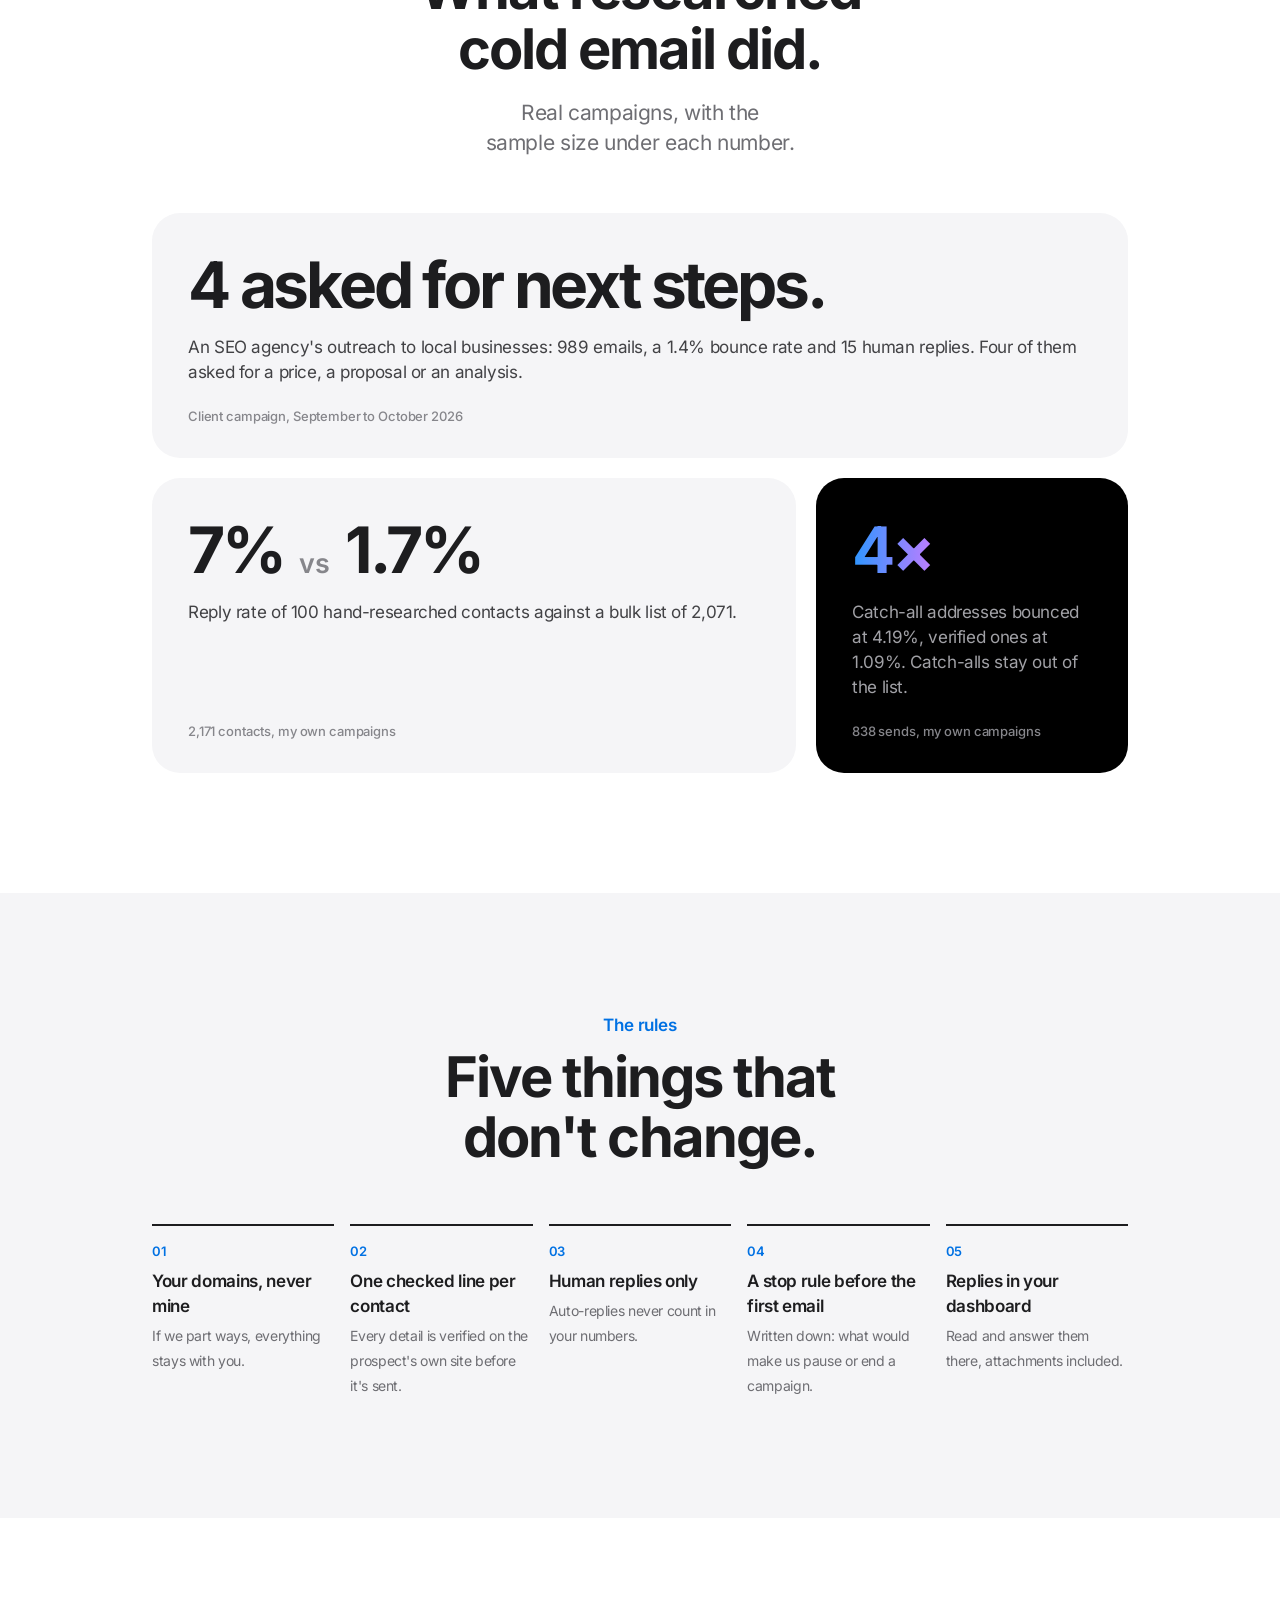
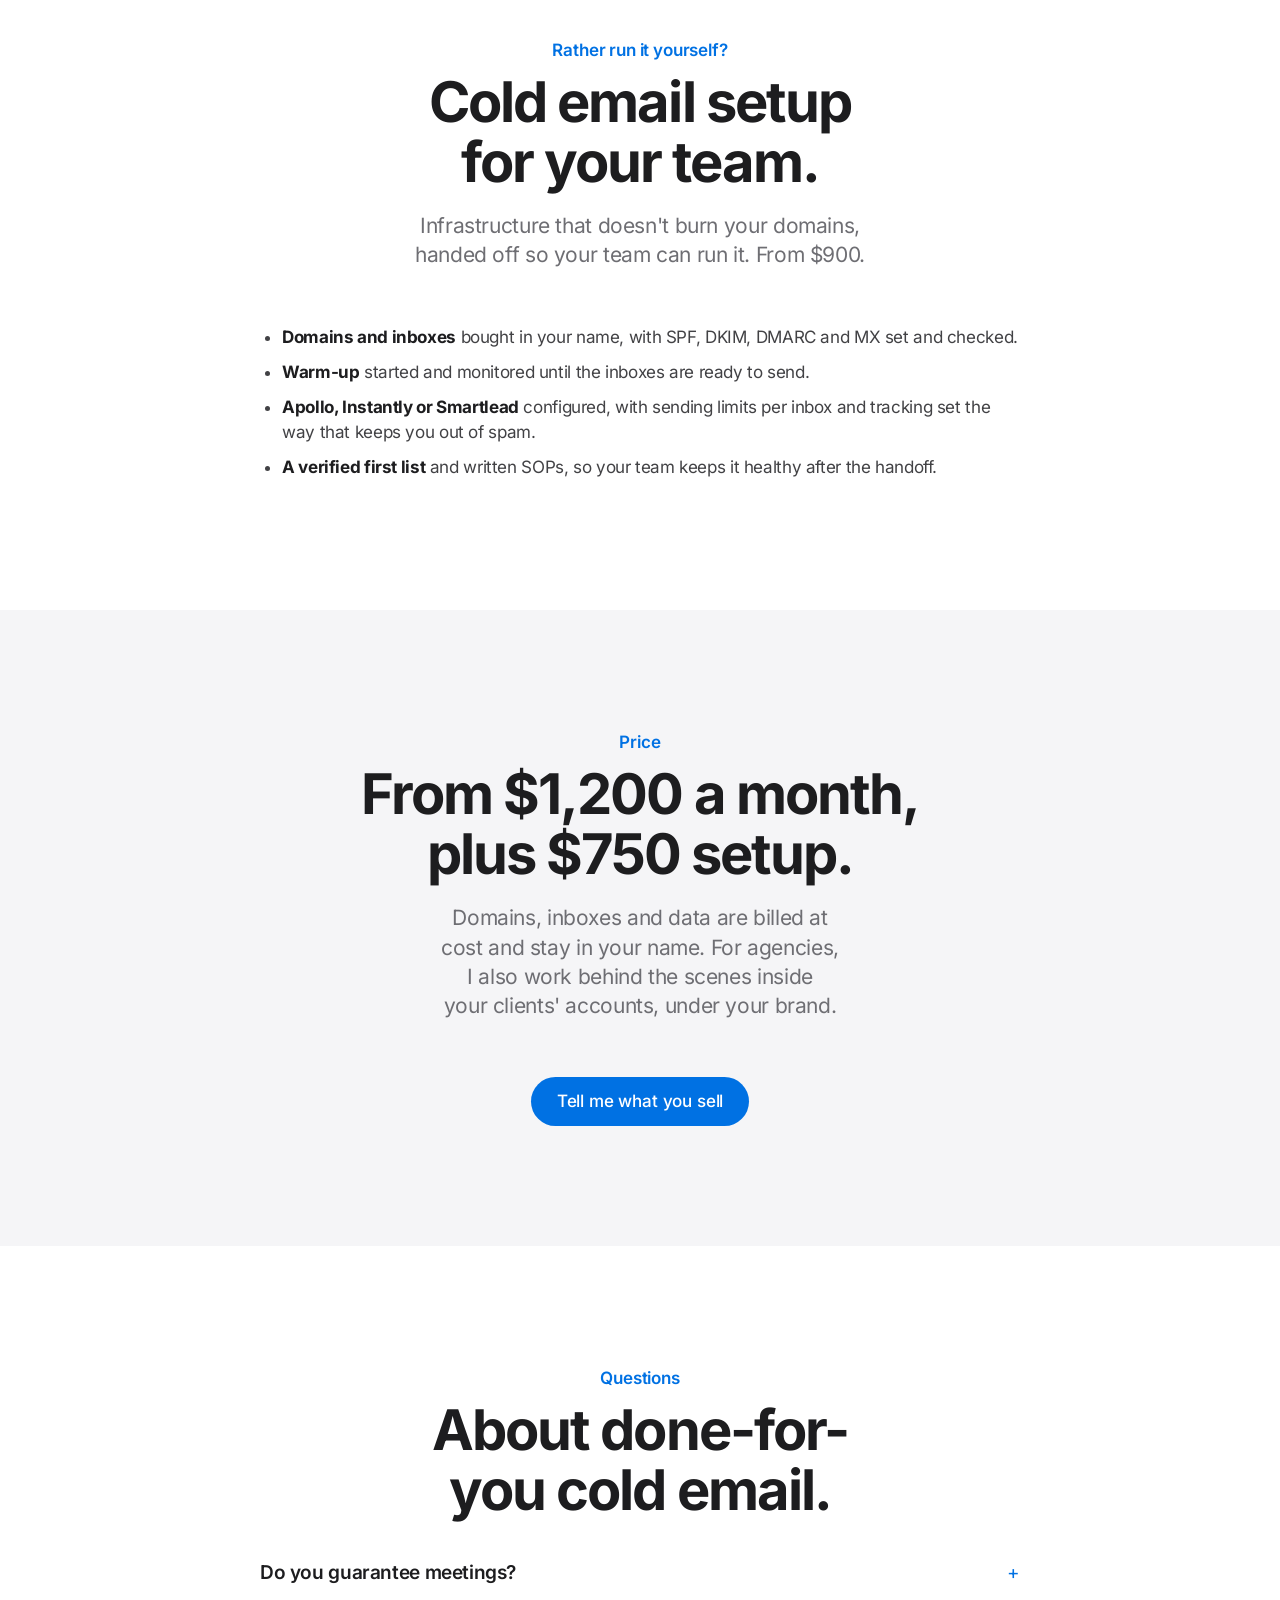
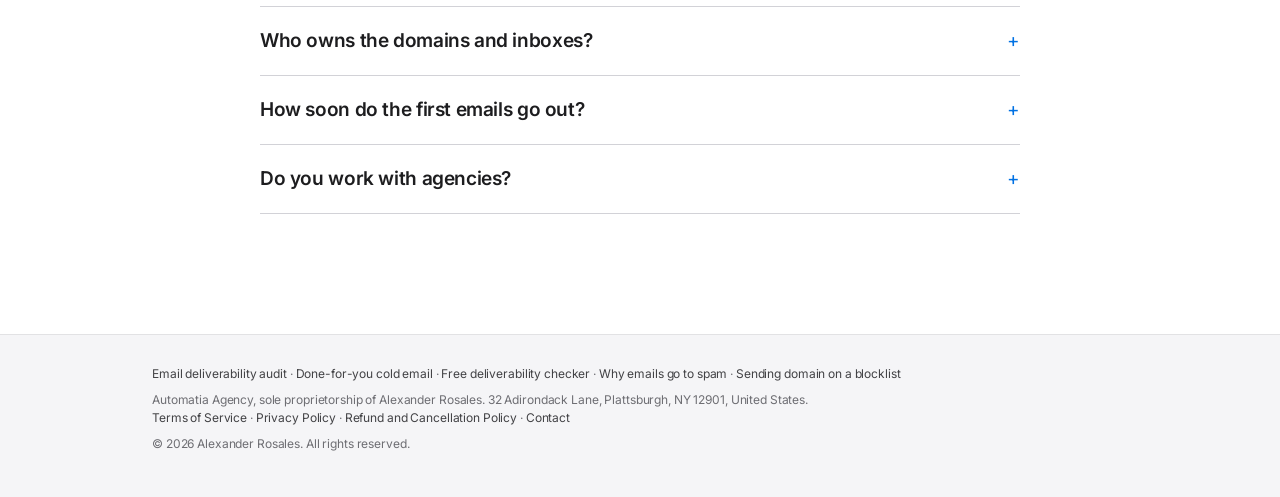
==== commit 35de5685: "SEO y contenido: descripciones acortadas, URL canonica en paginas legales y contacto, formulario en " ====
--- a/cold-email-agency/index.html
+++ b/cold-email-agency/index.html
@@ -4,7 +4,7 @@
 <meta charset="utf-8">
 <meta name="viewport" content="width=device-width,initial-scale=1">
 <title>Done-for-You Cold Email Agency for B2B | Automatia</title>
-<meta name="description" content="A cold email agency run by one deliverability specialist: domains and inboxes in your name, verified lists, one checked line per contact, replies in your dashboard. From $1,200 a month.">
+<meta name="description" content="A cold email agency of one: domains and inboxes in your name, verified lists, one checked line per contact, replies in your dashboard. From $1,200 a month.">
 <link rel="canonical" href="https://automatia-agency.com/cold-email-agency/">
 <meta property="og:type" content="website">
 <meta property="og:site_name" content="Automatia Agency">
@@ -182,7 +182,8 @@
   <p><a href="/email-deliverability-audit/">Email deliverability audit</a> &middot;
   <a href="/cold-email-agency/">Done-for-you cold email</a> &middot;
   <a href="/email-deliverability-checker/">Free deliverability checker</a> &middot;
-  <a href="/why-emails-go-to-spam/">Why emails go to spam</a></p>
+  <a href="/why-emails-go-to-spam/">Why emails go to spam</a> &middot;
+  <a href="/sending-domain-blocklist/">Sending domain on a blocklist</a></p>
   <p>Automatia Agency, sole proprietorship of Alexander Rosales.
   32 Adirondack Lane, Plattsburgh, NY 12901, United States.<br>
   <a href="/terms.html">Terms of Service</a> &middot;
